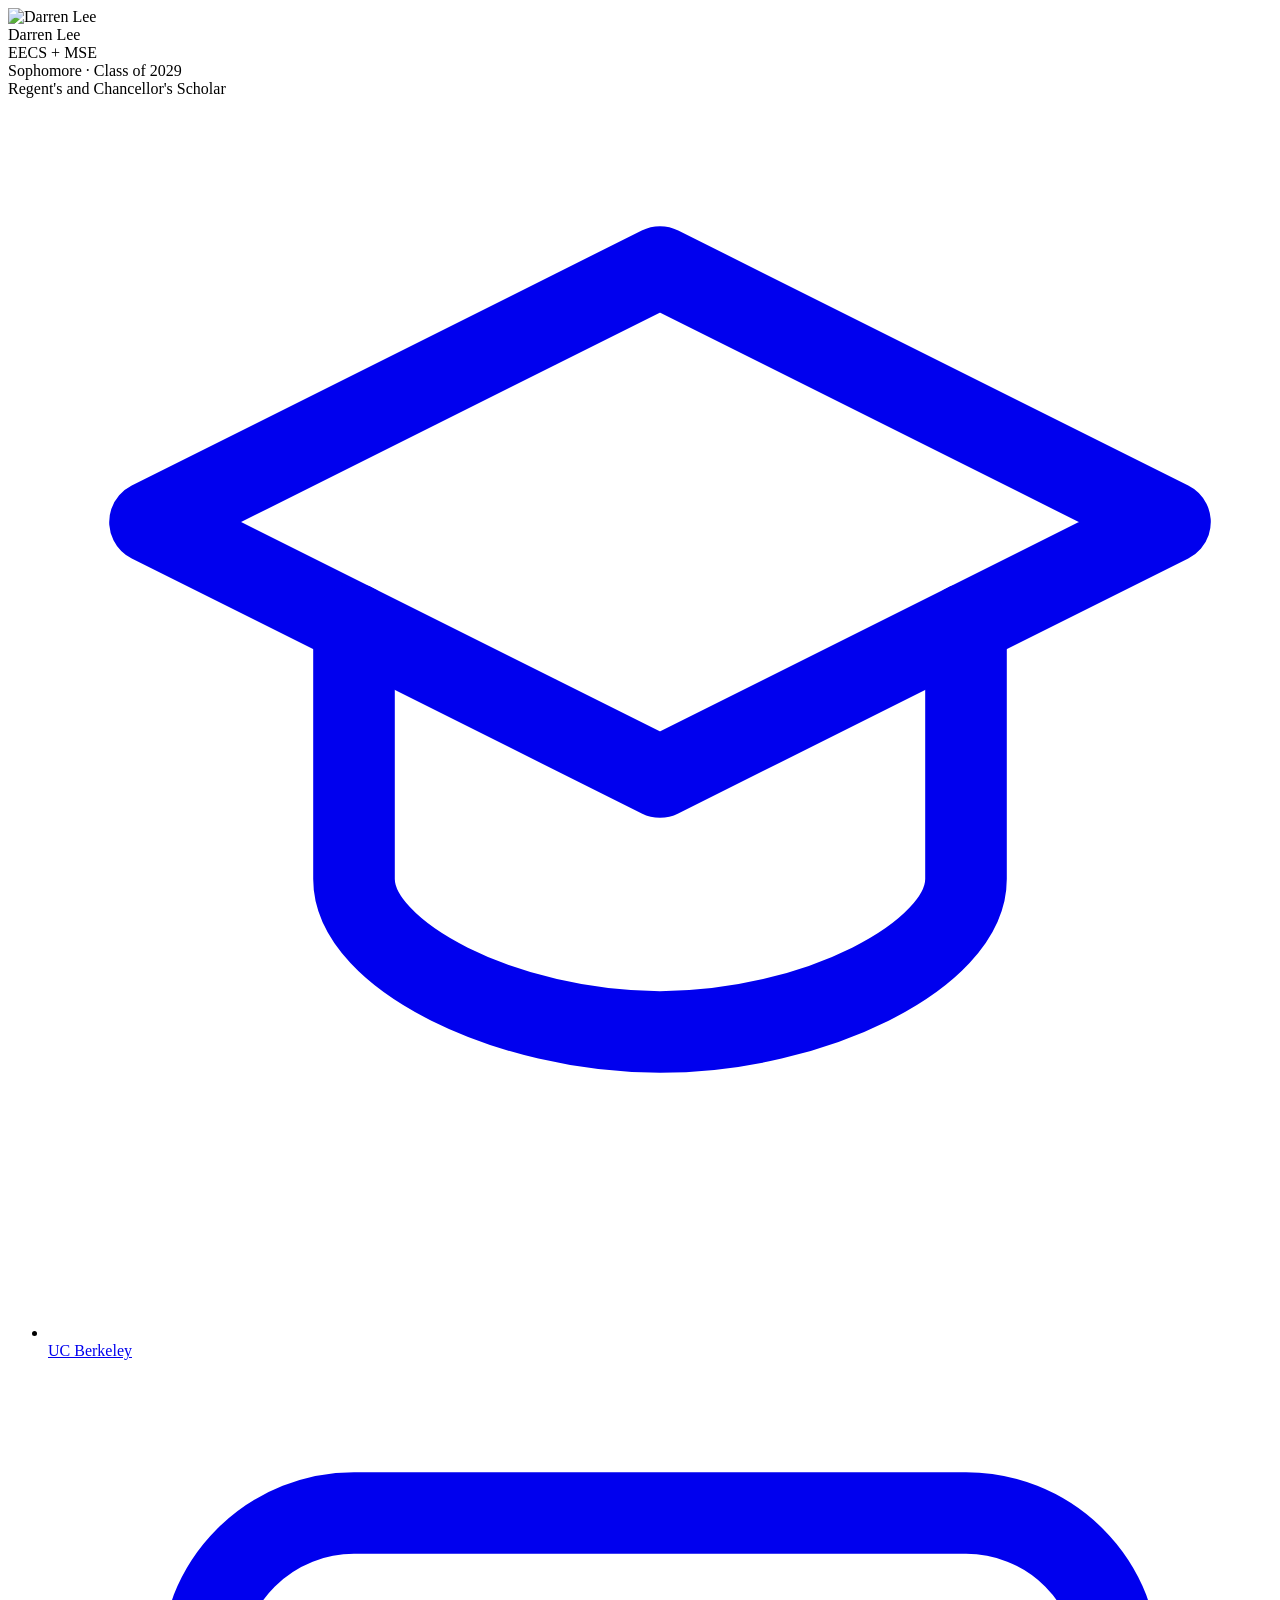
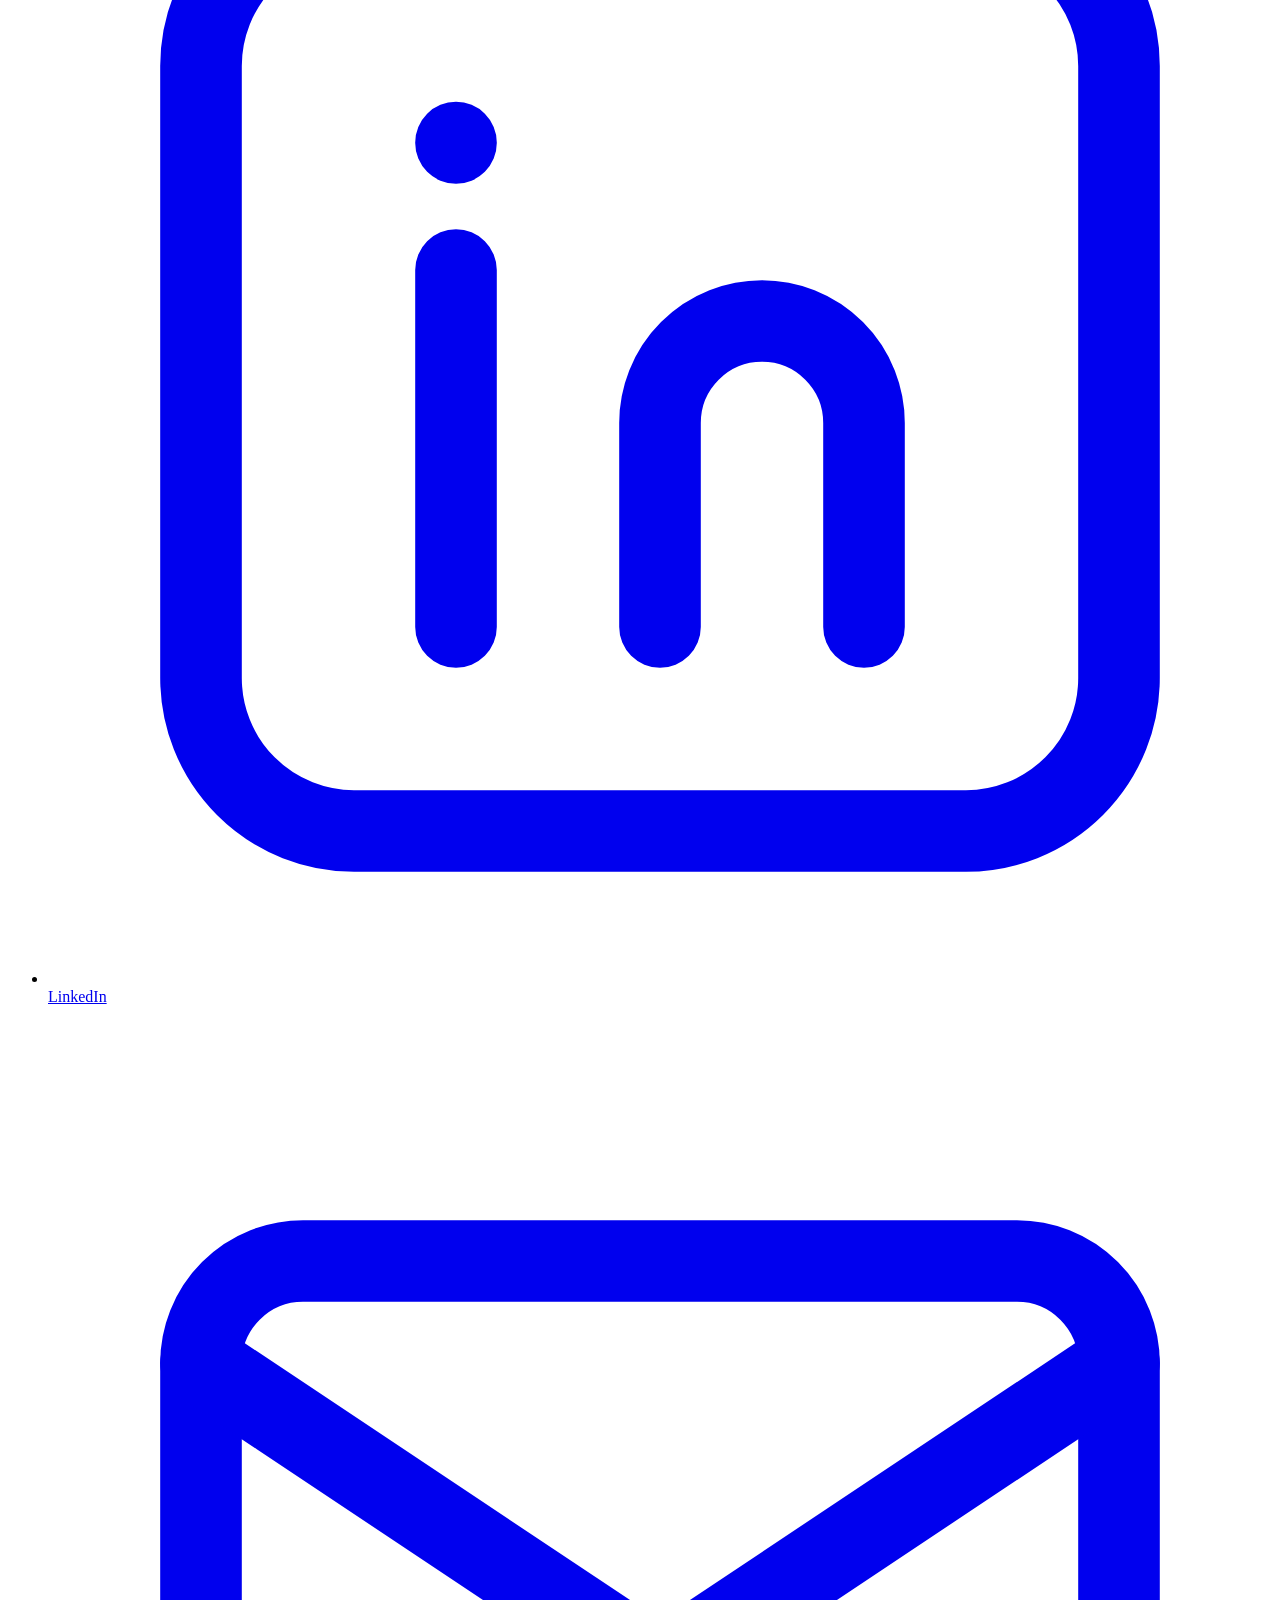
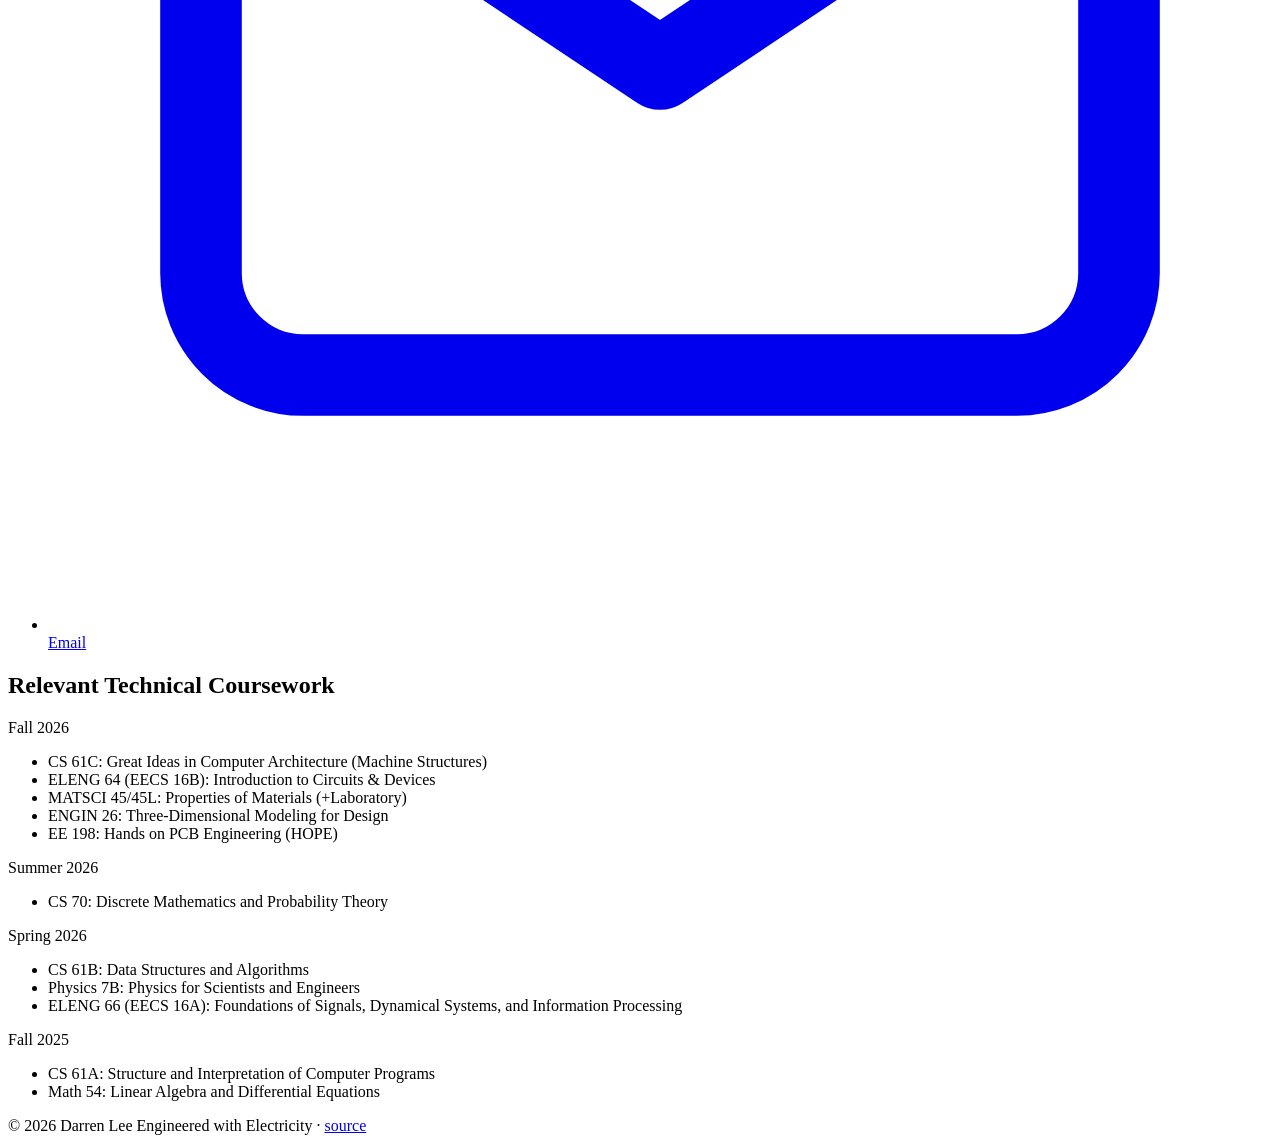
==== coursework.html @ 0a658d13 "Simplify project template, fix HOPE course code - Drop the extra "Section Label/Heading" boilerplate" ====
<!DOCTYPE html>
<html lang="en">
<head>
  <meta charset="UTF-8" />
  <meta name="viewport" content="width=device-width, initial-scale=1" />
  <title>Darren Lee - Coursework</title>
  <meta name="description" content="Your Name — relevant coursework." />

  <link rel="preconnect" href="https://fonts.googleapis.com" />
  <link rel="preconnect" href="https://fonts.gstatic.com" crossorigin />
  <link rel="stylesheet"
        href="https://fonts.googleapis.com/css2?family=Montserrat:wght@600;700;800&family=Inter:wght@400;500;600&display=swap" />

  <link rel="stylesheet" href="css/styles.css" />
</head>

<body data-page="coursework">

  <div id="site-nav-mount"></div>

  <main class="page">
    <div class="about-grid">

      <!-- ───── SIDEBAR (same as About) ───── -->
      <aside class="sidebar">
        <div class="photo">
          <img src="images/profile.jpg" alt="Darren Lee" />
        </div>

        <div>
          <div class="name">Darren Lee</div>
        </div>

        <div class="role">
          <div class="role-item">EECS + MSE</div>
          <div class="role-item">Sophomore · Class of 2029</div>
          <div class="role-item">Regent's and Chancellor's Scholar</div>
        </div>

        <ul class="socials">
          <li>
            <a href="https://www.berkeley.edu/" target="_blank" rel="noopener">
              <span class="icon" aria-hidden="true">
                <svg viewBox="0 0 24 24" fill="none" stroke="currentColor" stroke-width="1.6" stroke-linecap="round" stroke-linejoin="round"><path d="M12 3 2 8l10 5 10-5-10-5Z"/><path d="M6 10v5c0 1.5 3 3 6 3s6-1.5 6-3v-5"/></svg>
              </span>
              <span>UC Berkeley</span>
            </a>
          </li>
          <li>
            <a href="https://www.linkedin.com/in/darren-lee888" target="_blank" rel="noopener">
              <span class="icon" aria-hidden="true">
                <svg viewBox="0 0 24 24" fill="none" stroke="currentColor" stroke-width="1.6" stroke-linecap="round" stroke-linejoin="round"><rect x="3" y="3" width="18" height="18" rx="3"/><path d="M8 10v7M8 7.5v.01M12 17v-4a2 2 0 0 1 4 0v4M12 13v4"/></svg>
              </span>
              <span>LinkedIn</span>
            </a>
          </li>
          <li>
            <a href="mailto:darren_plee@berkeley.edu">
              <span class="icon" aria-hidden="true">
                <svg viewBox="0 0 24 24" fill="none" stroke="currentColor" stroke-width="1.6" stroke-linecap="round" stroke-linejoin="round"><rect x="3" y="5" width="18" height="14" rx="2"/><path d="m3 7 9 6 9-6"/></svg>
              </span>
              <span>Email</span>
            </a>
          </li>
        </ul>
      </aside>

      <!-- ───── CONTENT ───── -->
      <section class="about-content">
        <h1 class="coursework-title">Relevant Technical Coursework</h1>

        <!-- Duplicate the .coursework-semester block for each additional term. -->
        <div class="coursework-list">

          <div class="coursework-semester">
            <div class="term">Fall 2026</div>
            <ul>
              <li><span class="code">CS 61C:</span> Great Ideas in Computer Architecture (Machine Structures)</li>
              <li><span class="code">ELENG 64 (EECS 16B):</span> Introduction to Circuits &amp; Devices</li>
              <li><span class="code">MATSCI 45/45L:</span> Properties of Materials (+Laboratory)</li>
              <li><span class="code">ENGIN 26:</span> Three-Dimensional Modeling for Design</li>
              <li><span class="code">EE 198:</span> Hands on PCB Engineering (HOPE)</li>
            </ul>
          </div>

          <div class="coursework-semester">
            <div class="term">Summer 2026</div>
            <ul>
              <li><span class="code">CS 70:</span> Discrete Mathematics and Probability Theory</li>
            </ul>
          </div>

          <div class="coursework-semester">
            <div class="term">Spring 2026</div>
            <ul>
              <li><span class="code">CS 61B:</span> Data Structures and Algorithms</li>
              <li><span class="code">Physics 7B:</span> Physics for Scientists and Engineers</li>
              <li><span class="code">ELENG 66 (EECS 16A):</span> Foundations of Signals, Dynamical Systems, and Information Processing</li>
            </ul>
          </div>

          <div class="coursework-semester">
            <div class="term">Fall 2025</div>
            <ul>
              <li><span class="code">CS 61A:</span> Structure and Interpretation of Computer Programs</li>
              <li><span class="code">Math 54:</span> Linear Algebra and Differential Equations</li>
            </ul>
          </div>

        </div>
      </section>

    </div>
  </main>

  <footer class="site-foot">
    <span>© 2026 Darren Lee</span>
    <span>Engineered with Electricity · <a href="#" target="_blank" rel="noopener">source</a></span>
  </footer>

  <script src="js/nav.js"></script>
</body>
</html>
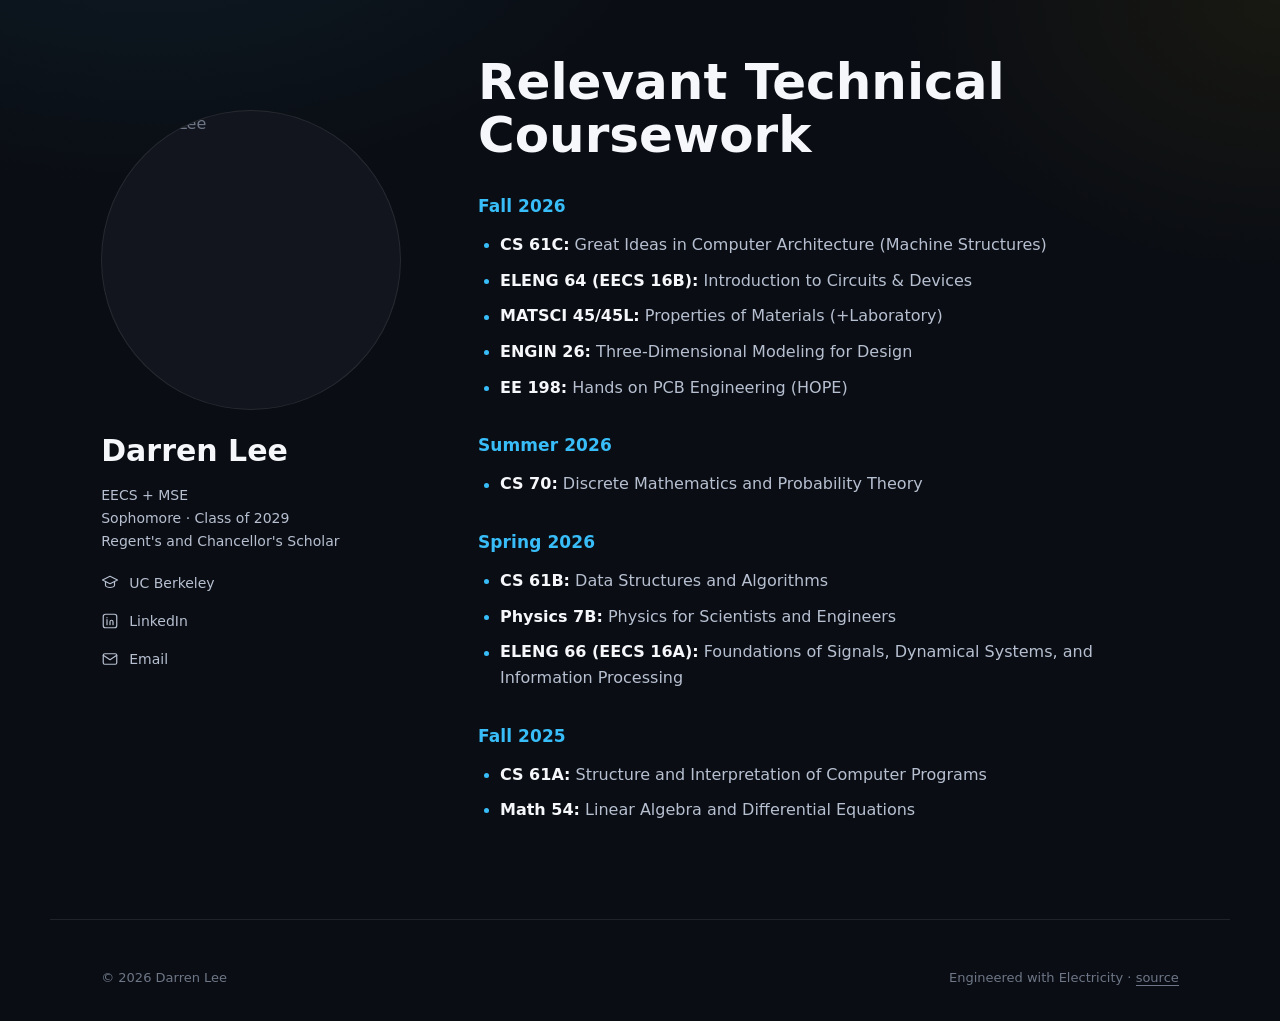
==== commit 7d342f02: "Cache-bust stylesheet link on all pages Co-Authored-By: Claude Opus 5.5 <noreply@anthropic.com>" ====
--- a/coursework.html
+++ b/coursework.html
@@ -11,7 +11,7 @@
   <link rel="stylesheet"
         href="https://fonts.googleapis.com/css2?family=Montserrat:wght@600;700;800&family=Inter:wght@400;500;600&display=swap" />
 
-  <link rel="stylesheet" href="css/styles.css" />
+  <link rel="stylesheet" href="css/styles.css?v=20261016" />
 </head>
 
 <body data-page="coursework">
--- a/css/styles.css
+++ b/css/styles.css
@@ -0,0 +1,834 @@
+/* ============================================================
+   PORTFOLIO — design tokens
+   ------------------------------------------------------------
+   Dark, electric/thunder theme. Edit these variables to reskin
+   the whole site.
+   ============================================================ */
+
+:root {
+  /* Backgrounds */
+  --bg:            #0A0D13;   /* page background — near-black navy */
+  --bg-raised:     #12151d;   /* cards / boxed sections */
+  --bg-raised-2:   #171b25;
+
+  /* Text */
+  --text:          #B7C0D1;   /* body / sidebar text */
+  --text-heading:  #F5F7FA;   /* names, "Hello" — near white */
+  --text-muted:    #6E7787;   /* small / supporting text */
+  --rule:          rgba(255,255,255,0.09); /* hairline rules + borders */
+
+  /* Section / nav accent colors — electric / thunder palette */
+  --c-about:       #FFD400;   /* About Me   — electric yellow (lightning) */
+  --c-coursework:  #38BDF8;   /* Coursework — electric blue */
+  --c-projects:    #A78BFA;   /* Projects   — electric violet */
+  --c-resume:      #22D3EE;   /* Resume     — electric cyan */
+
+  /* Glow accents (box-shadows) */
+  --glow-blue:     rgba(56, 189, 248, 0.35);
+  --glow-yellow:   rgba(255, 212, 0, 0.30);
+
+  /* Fonts */
+  --font-display:        'Montserrat', system-ui, sans-serif; /* headings */
+  --font-display-chunky: 'Montserrat', system-ui, sans-serif; /* nav + big titles */
+  --font-sans:           'Inter', system-ui, sans-serif;      /* body */
+
+  /* Spacing scale */
+  --s-1:  4px;
+  --s-2:  8px;
+  --s-3:  12px;
+  --s-4:  16px;
+  --s-5:  24px;
+  --s-6:  32px;
+  --s-7:  48px;
+  --s-8:  64px;
+  --s-9:  96px;
+
+  /* Layout */
+  --page-max:      1180px;
+  --gutter:        clamp(20px, 4vw, 56px);
+  --sidebar-w:     300px;
+}
+
+/* ============================================================
+   RESET-ISH
+   ============================================================ */
+*, *::before, *::after { box-sizing: border-box; }
+html { -webkit-text-size-adjust: 100%; }
+body {
+  margin: 0;
+  background: var(--bg);
+  /* faint radial glow for a techy backdrop */
+  background-image:
+    radial-gradient(ellipse 900px 500px at 12% -10%, rgba(56,189,248,0.08), transparent 60%),
+    radial-gradient(ellipse 700px 500px at 100% 0%, rgba(255,212,0,0.06), transparent 55%);
+  background-repeat: no-repeat;
+  color: var(--text);
+  font-family: var(--font-sans);
+  font-size: 16px;
+  line-height: 1.6;
+  -webkit-font-smoothing: antialiased;
+  -moz-osx-font-smoothing: grayscale;
+}
+a { color: inherit; text-decoration: none; }
+img { max-width: 100%; display: block; }
+ul { list-style: none; padding: 0; margin: 0; }
+h1, h2, h3, h4, p { margin: 0; }
+
+/* ============================================================
+   TOP NAV (shared across all pages — injected by /js/nav.js)
+   Nav scrolls away with the page (not sticky).
+   ============================================================ */
+.site-nav {
+  border-bottom: 1px solid var(--rule);
+  background: var(--bg);
+}
+.nav-inner {
+  max-width: var(--page-max);
+  margin: 0 auto;
+  padding: 22px var(--gutter);
+  display: flex;
+  align-items: center;
+  justify-content: space-between;
+  gap: var(--s-5);
+}
+.nav-brand {
+  display: inline-flex;
+  align-items: center;
+  color: var(--text-heading);
+  line-height: 0;
+}
+
+/* pokeball ↔ thunderbolt-pokeball hover swap — both SVGs share one
+   bounding box so the circle silhouette is identical between states */
+.brand-icon {
+  position: relative;
+  width: 46px;
+  height: 46px;
+  display: inline-block;
+}
+.brand-icon svg {
+  position: absolute;
+  inset: 0;
+  width: 100%;
+  height: 100%;
+  display: block;
+  transition: opacity .22s ease, transform .22s ease, filter .22s ease;
+}
+.brand-icon .icon-pokeball {
+  opacity: 1;
+  transform: scale(1);
+}
+.brand-icon .icon-thunderball {
+  opacity: 0;
+  transform: scale(0.88) translateY(2px);
+}
+.nav-brand:hover .icon-pokeball {
+  opacity: 0;
+  transform: scale(0.9);
+}
+.nav-brand:hover .icon-thunderball {
+  opacity: 1;
+  transform: scale(1) translateY(0);
+  filter: drop-shadow(0 0 8px var(--glow-yellow));
+}
+
+.nav-links {
+  display: flex;
+  align-items: center;
+  gap: clamp(14px, 2.6vw, 30px);
+}
+.nav-link {
+  font-family: var(--font-display-chunky);
+  font-weight: 600;
+  font-size: 15px;
+  letter-spacing: 0.02em;
+  text-transform: lowercase;
+  padding: 8px 16px;
+  border-radius: 999px;
+  white-space: nowrap;
+  transition: background-color .18s ease, color .18s ease, box-shadow .18s ease;
+  background: transparent;
+}
+.nav-link:hover,
+.nav-link.is-active {
+  background: var(--link-c);
+  color: #04050a;
+  box-shadow: 0 0 18px -4px var(--link-c);
+}
+.nav-about      { --link-c: var(--c-about);      color: var(--c-about); }
+.nav-coursework { --link-c: var(--c-coursework); color: var(--c-coursework); }
+.nav-projects   { --link-c: var(--c-projects);   color: var(--c-projects); }
+.nav-resume     { --link-c: var(--c-resume);     color: var(--c-resume); }
+
+/* pokemon peeking over each nav tab on hover — anchored above the pill
+   so it never overlaps (and never blocks) the link text itself */
+.nav-item {
+  position: relative;
+  display: inline-flex;
+}
+.nav-peek {
+  position: absolute;
+  bottom: 100%;
+  left: 50%;
+  width: 28px;
+  height: 28px;
+  object-fit: contain;
+  transform: translate(-50%, 16px) scale(0.7);
+  opacity: 0;
+  pointer-events: none;
+  transition: opacity .2s ease, transform .2s ease;
+  z-index: 3;
+}
+.nav-item:hover .nav-peek {
+  opacity: 1;
+  transform: translate(-50%, 8px) scale(1);
+}
+
+/* ============================================================
+   PAGE SHELL
+   ============================================================ */
+.page {
+  max-width: var(--page-max);
+  margin: 0 auto;
+  padding: clamp(24px, 4vw, 48px) var(--gutter) var(--s-9);
+}
+
+.page-title {
+  font-family: var(--font-display-chunky);
+  font-weight: 800;
+  font-size: clamp(40px, 6vw, 68px);
+  line-height: 1.05;
+  letter-spacing: -0.01em;
+  text-transform: lowercase;
+  margin-bottom: var(--s-7);
+}
+.page-title.is-about      { color: var(--c-about); }
+.page-title.is-coursework { color: var(--c-coursework); }
+.page-title.is-projects   { color: var(--c-projects); }
+.page-title.is-resume     { color: var(--c-resume); }
+
+/* ============================================================
+   ABOUT ME / HOME — sidebar + content layout
+   ============================================================ */
+.about-grid {
+  display: grid;
+  grid-template-columns: var(--sidebar-w) 1fr;
+  gap: clamp(40px, 6vw, 80px);
+  align-items: start;
+}
+
+/* ---- Sidebar ---- */
+.sidebar {
+  position: sticky;
+  top: 110px;
+  display: flex;
+  flex-direction: column;
+  gap: var(--s-4);
+}
+.sidebar .photo {
+  width: 100%;
+  aspect-ratio: 1 / 1;
+  border-radius: 50%;
+  overflow: hidden;
+  background: var(--bg-raised);
+  border: 1px solid var(--rule);
+  display: flex;
+  align-items: center;
+  justify-content: center;
+  color: var(--text-muted);
+}
+.sidebar .photo img {
+  width: 100%; height: 100%;
+  object-fit: cover;
+  object-position: center 22%;
+}
+.sidebar .photo .photo-placeholder {
+  width: 42%;
+  height: 42%;
+  opacity: 0.5;
+}
+.sidebar .name {
+  font-family: var(--font-display);
+  font-weight: 700;
+  font-size: 30px;
+  line-height: 1.15;
+  color: var(--text-heading);
+  margin-top: var(--s-2);
+}
+.sidebar .role {
+  font-family: var(--font-sans);
+  font-size: 14px;
+  color: var(--text);
+  line-height: 1.5;
+}
+.sidebar .role-item + .role-item {
+  margin-top: 2px;
+}
+
+/* social icon links */
+.sidebar .socials {
+  display: flex;
+  flex-direction: column;
+  gap: var(--s-2);
+  margin-top: 0;
+}
+.sidebar .socials a {
+  display: flex;
+  align-items: center;
+  gap: 10px;
+  font-family: var(--font-sans);
+  font-size: 14px;
+  color: var(--text);
+  padding: 4px 0;
+  transition: color .15s ease;
+}
+.sidebar .socials a:hover { color: var(--c-about); }
+.sidebar .socials .icon {
+  width: 18px; height: 18px;
+  display: inline-flex; align-items: center; justify-content: center;
+  color: var(--text);
+  flex-shrink: 0;
+}
+.sidebar .socials .icon svg { width: 18px; height: 18px; }
+.sidebar .socials li.email-row { position: relative; }
+.sidebar .socials a.email-link { cursor: pointer; }
+.copy-toast {
+  position: absolute;
+  left: 28px;
+  top: calc(100% + 6px);
+  font-family: var(--font-sans);
+  font-size: 12px;
+  font-weight: 500;
+  letter-spacing: 0.01em;
+  color: var(--bg);
+  background: var(--c-about);
+  border-radius: 999px;
+  padding: 5px 12px;
+  box-shadow: 0 6px 16px -6px var(--glow-yellow);
+  pointer-events: none;
+  opacity: 0;
+  transform: translateY(-4px);
+  transition: opacity .18s ease, transform .18s ease;
+  white-space: nowrap;
+}
+.copy-toast.is-visible { opacity: 1; transform: translateY(0); }
+
+/* ---- Right content ---- */
+.about-content {
+  max-width: 640px;
+  padding-top: clamp(16px, 2.5vw, 40px);
+}
+.about-content .hello {
+  font-family: var(--font-display);
+  font-weight: 700;
+  font-size: clamp(36px, 5vw, 50px);
+  line-height: 1;
+  color: var(--text-heading);
+  margin-bottom: var(--s-5);
+}
+.about-content p {
+  font-family: var(--font-sans);
+  font-size: 16.5px;
+  color: var(--text);
+  line-height: 1.75;
+}
+.about-content p + p { margin-top: var(--s-4); }
+.about-content strong {
+  font-weight: 600;
+  color: var(--text-heading);
+}
+.about-content a.inline-link {
+  color: var(--c-about);
+  border-bottom: 1px solid currentColor;
+  padding-bottom: 1px;
+}
+.about-content a.inline-link:hover { opacity: 0.75; }
+
+.pd-text a.inline-link,
+.proj-section a.inline-link {
+  color: var(--c-projects);
+  border-bottom: 1px solid currentColor;
+  padding-bottom: 1px;
+}
+.pd-text a.inline-link:hover,
+.proj-section a.inline-link:hover { opacity: 0.75; }
+
+.about-content .closer {
+  margin-top: var(--s-6);
+  color: var(--text-muted);
+}
+
+/* ============================================================
+   COURSEWORK PAGE
+   ============================================================ */
+body[data-page="coursework"] main.page,
+body[data-page="about"] main.page {
+  padding-top: var(--s-5);
+}
+.coursework-title {
+  font-family: var(--font-display);
+  font-size: clamp(36px, 5vw, 50px);
+  line-height: 1.05;
+  color: var(--text-heading);
+  margin-bottom: var(--s-6);
+  font-weight: 700;
+}
+.coursework-list {
+  display: flex;
+  flex-direction: column;
+  gap: var(--s-6);
+}
+.coursework-semester {
+  display: flex;
+  flex-direction: column;
+  gap: var(--s-3);
+}
+.coursework-semester .term {
+  font-family: var(--font-sans);
+  font-size: 17px;
+  font-weight: 700;
+  color: var(--c-coursework);
+  letter-spacing: 0.005em;
+}
+.coursework-semester ul {
+  display: flex;
+  flex-direction: column;
+  gap: 10px;
+  padding-left: 0;
+}
+.coursework-semester li {
+  font-family: var(--font-sans);
+  font-size: 16px;
+  line-height: 1.6;
+  color: var(--text);
+  padding-left: 22px;
+  position: relative;
+}
+.coursework-semester li::before {
+  content: "";
+  position: absolute;
+  left: 6px;
+  top: 0.7em;
+  width: 5px;
+  height: 5px;
+  border-radius: 50%;
+  background: var(--c-coursework);
+}
+.coursework-semester li .code {
+  font-weight: 600;
+  color: var(--text-heading);
+}
+
+/* ============================================================
+   PROJECTS PAGE
+   ============================================================ */
+body[data-page="projects"] main.page {
+  max-width: 1400px;
+  padding-top: clamp(40px, 5vw, 64px);
+}
+.projects-grid {
+  display: grid;
+  grid-template-columns: repeat(3, 1fr);
+  gap: clamp(14px, 1.6vw, 22px);
+}
+.project-tile {
+  position: relative;
+  aspect-ratio: 1 / 1;
+  overflow: hidden;
+  background: var(--bg-raised);
+  border: 1px solid var(--rule);
+  border-radius: 10px;
+  display: block;
+  color: #fff;
+  text-decoration: none;
+  isolation: isolate;
+}
+.project-tile .ph,
+.project-tile img.cover {
+  position: absolute;
+  inset: 0;
+  width: 100%; height: 100%;
+  object-fit: cover;
+  z-index: 0;
+  transition: filter .35s ease, transform .6s ease;
+}
+.project-tile .ph {
+  background: var(--bg-raised);
+  display: flex;
+  align-items: center;
+  justify-content: center;
+  font-family: var(--font-sans);
+  font-size: 12px;
+  color: var(--text-muted);
+  text-align: center;
+  padding: var(--s-3);
+}
+.project-tile .overlay {
+  position: absolute;
+  inset: 0;
+  background: rgba(6, 8, 12, 0.0);
+  display: flex;
+  flex-direction: column;
+  align-items: center;
+  justify-content: center;
+  text-align: center;
+  padding: var(--s-5);
+  opacity: 0;
+  transition: opacity .3s ease, background-color .3s ease;
+  z-index: 1;
+}
+.project-tile:hover .overlay,
+.project-tile:focus-visible .overlay {
+  opacity: 1;
+  background: rgba(6, 8, 12, 0.75);
+}
+.project-tile:hover .ph,
+.project-tile:hover img.cover {
+  filter: brightness(0.55);
+  transform: scale(1.03);
+}
+.project-tile .pt-name {
+  font-family: var(--font-display);
+  font-size: clamp(20px, 2.2vw, 26px);
+  line-height: 1.1;
+  color: #fff;
+  font-weight: 700;
+  margin-bottom: 10px;
+}
+.project-tile .pt-date {
+  font-family: var(--font-sans);
+  font-size: 12px;
+  letter-spacing: 0.22em;
+  text-transform: uppercase;
+  color: var(--c-projects);
+}
+
+@media (max-width: 820px) {
+  .projects-grid { grid-template-columns: repeat(2, 1fr); }
+}
+@media (max-width: 520px) {
+  .projects-grid { grid-template-columns: 1fr; }
+}
+
+/* ============================================================
+   PROJECT DETAIL PAGE (per-project subpages in /projects/)
+   ============================================================ */
+.pd-head {
+  margin-bottom: clamp(24px, 3vw, 40px);
+}
+.pd-eyebrow {
+  font-family: var(--font-display);
+  font-size: clamp(20px, 2vw, 26px);
+  line-height: 1.15;
+  color: var(--text-heading);
+  font-weight: 700;
+}
+.pd-eyebrow .sub {
+  color: var(--text-muted);
+  font-style: italic;
+  font-weight: 400;
+  font-size: 0.85em;
+}
+
+.pd-media {
+  display: grid;
+  grid-template-columns: 1.15fr 1fr;
+  gap: clamp(16px, 2vw, 28px);
+  margin-bottom: clamp(28px, 4vw, 44px);
+  align-items: start;
+}
+.pd-video {
+  position: relative;
+  aspect-ratio: 16 / 10;
+  background: #000;
+  overflow: hidden;
+  border-radius: 20px;
+  box-shadow:
+    0 0 0 1px rgba(56, 189, 248, 0.25),
+    0 0 28px var(--glow-blue),
+    0 14px 38px -6px rgba(56, 189, 248, 0.35);
+}
+.pd-video iframe {
+  position: absolute;
+  inset: 0;
+  width: 100%;
+  height: 100%;
+  border: 0;
+  display: block;
+}
+.pd-images {
+  display: flex;
+  flex-direction: column;
+  gap: clamp(28px, 3vw, 44px);
+}
+.pd-img {
+  width: 100%;
+  height: auto;
+  display: block;
+  background: var(--bg-raised);
+  border-radius: 16px;
+  box-shadow:
+    0 0 0 1px rgba(56, 189, 248, 0.22),
+    0 0 22px rgba(56, 189, 248, 0.28),
+    0 12px 30px -6px rgba(56, 189, 248, 0.35);
+}
+.pd-img-1 { align-self: center; width: 88%; }
+.pd-img-2 { align-self: center; width: 100%; }
+
+.pd-text {
+  border: 1px solid var(--rule);
+  background: var(--bg-raised);
+  padding: clamp(24px, 3vw, 36px) clamp(24px, 3vw, 40px);
+  border-radius: 8px;
+  display: flex;
+  flex-direction: column;
+  gap: var(--s-4);
+}
+.pd-text p {
+  font-family: var(--font-sans);
+  font-size: 16px;
+  line-height: 1.75;
+  color: var(--text);
+  margin: 0;
+}
+.pd-text p.pd-note {
+  font-size: 14px;
+  font-style: italic;
+  color: var(--text-muted);
+}
+.pd-text p.pd-lead {
+  font-family: var(--font-display);
+  font-size: clamp(18px, 1.7vw, 22px);
+  line-height: 1.4;
+  font-weight: 600;
+  color: var(--text-heading);
+}
+.pd-back {
+  display: inline-flex;
+  align-items: center;
+  gap: 6px;
+  font-family: var(--font-sans);
+  font-size: 14px;
+  color: var(--text);
+  margin-top: clamp(28px, 4vw, 44px);
+  transition: color .15s ease;
+}
+.pd-back:hover { color: var(--c-projects); }
+
+@media (max-width: 820px) {
+  .pd-media { grid-template-columns: 1fr; }
+  .pd-img-1, .pd-img-2 { width: 100%; }
+}
+
+/* ============================================================
+   PROJECT SUBPAGE — SHARED SECTION SYSTEM
+   ============================================================ */
+.proj-img {
+  width: 100%;
+  height: auto;
+  display: block;
+  background: transparent;
+  border-radius: 16px;
+  box-shadow:
+    0 0 0 1px rgba(56, 189, 248, 0.22),
+    0 0 22px rgba(56, 189, 248, 0.28),
+    0 12px 30px -6px rgba(56, 189, 248, 0.35);
+}
+
+.proj-section { margin-top: clamp(48px, 6vw, 80px); }
+.proj-section + .proj-section {
+  border-top: 1px solid var(--rule);
+  padding-top: clamp(40px, 5vw, 64px);
+}
+.proj-section.proj-hero { margin-top: clamp(16px, 2vw, 24px); }
+
+.proj-kicker {
+  font-family: var(--font-sans);
+  font-size: 12px;
+  letter-spacing: 0.22em;
+  text-transform: uppercase;
+  color: var(--text-muted);
+  margin-bottom: var(--s-3);
+}
+.proj-section h2 {
+  font-family: var(--font-display);
+  font-size: clamp(26px, 3.2vw, 36px);
+  color: var(--text-heading);
+  margin: 0 0 var(--s-2) 0;
+  line-height: 1.1;
+  font-weight: 700;
+}
+.proj-section p {
+  font-family: var(--font-sans);
+  font-size: 16px;
+  line-height: 1.75;
+  color: var(--text);
+  margin: 0;
+}
+.proj-section p + p { margin-top: var(--s-4); }
+.proj-section .gap { height: clamp(20px, 3vw, 32px); }
+
+.proj-hero-figure {
+  margin-bottom: clamp(24px, 3vw, 36px);
+}
+
+.proj-blurb {
+  border: 1px solid var(--rule);
+  background: var(--bg-raised);
+  border-radius: 8px;
+  padding: clamp(24px, 3vw, 36px) clamp(24px, 3vw, 40px);
+}
+
+.proj-grid-2 {
+  display: grid;
+  grid-template-columns: 1fr 1fr;
+  gap: clamp(20px, 2.4vw, 32px);
+  align-items: center;
+  margin-bottom: clamp(24px, 3vw, 36px);
+}
+.proj-grid-2 .proj-img { max-height: 420px; width: auto; margin: 0 auto; }
+
+.proj-split {
+  display: grid;
+  grid-template-columns: 1.1fr 1fr;
+  gap: clamp(28px, 4vw, 56px);
+  align-items: center;
+  margin-top: clamp(20px, 3vw, 32px);
+}
+.proj-split.reverse { grid-template-columns: 1fr 1.1fr; }
+.proj-split.reverse .proj-media { order: 2; }
+.proj-media { display: flex; justify-content: center; }
+.proj-media .proj-img { max-height: 380px; width: auto; }
+
+@media (max-width: 820px) {
+  .proj-split,
+  .proj-split.reverse { grid-template-columns: 1fr; }
+  .proj-split.reverse .proj-media { order: 0; }
+  .proj-grid-2 { grid-template-columns: 1fr; }
+}
+
+/* ============================================================
+   RESUME PAGE
+   ============================================================ */
+body[data-page="resume"] main.page {
+  max-width: 900px;
+  padding-top: clamp(28px, 4vw, 48px);
+  padding-bottom: clamp(40px, 5vw, 64px);
+}
+.resume-head {
+  display: flex;
+  align-items: baseline;
+  justify-content: space-between;
+  gap: var(--s-4);
+  margin-bottom: clamp(14px, 1.8vw, 22px);
+  flex-wrap: wrap;
+}
+.resume-head .title {
+  font-family: var(--font-display);
+  font-size: clamp(22px, 2.2vw, 28px);
+  line-height: 1.1;
+  color: var(--text-heading);
+  font-weight: 700;
+}
+.resume-head .meta {
+  font-family: var(--font-sans);
+  font-size: 11px;
+  letter-spacing: 0.14em;
+  text-transform: uppercase;
+  color: var(--text-muted);
+  display: inline-flex;
+  align-items: center;
+  gap: 14px;
+}
+.resume-head .meta a {
+  color: var(--c-resume);
+  border-bottom: 1px solid currentColor;
+  padding-bottom: 1px;
+  transition: opacity .15s ease;
+}
+.resume-head .meta a:hover { opacity: 0.75; }
+.resume-head .meta .dot {
+  width: 3px; height: 3px;
+  border-radius: 50%;
+  background: currentColor;
+  display: inline-block;
+  opacity: 0.6;
+}
+.resume-frame {
+  width: 100%;
+  height: calc(100vh - 160px);
+  min-height: 900px;
+  border: 1px solid var(--rule);
+  border-radius: 10px;
+  background: var(--bg-raised);
+  overflow: hidden;
+  box-shadow:
+    0 0 0 1px rgba(34, 211, 238, 0.12),
+    0 18px 40px -22px rgba(34, 211, 238, 0.25);
+}
+.resume-frame iframe {
+  display: block;
+  width: 100%;
+  height: 100%;
+  border: 0;
+  background: var(--bg-raised);
+}
+.resume-empty {
+  display: flex;
+  align-items: center;
+  justify-content: center;
+  height: 100%;
+  color: var(--text-muted);
+  font-family: var(--font-sans);
+  font-size: 14px;
+  text-align: center;
+  padding: var(--s-6);
+}
+@media (max-width: 640px) {
+  .resume-frame { min-height: 480px; }
+}
+
+/* ============================================================
+   FOOTER
+   ============================================================ */
+.site-foot {
+  width: 100%;
+  max-width: var(--page-max);
+  margin: 0 auto;
+  padding: var(--s-7) var(--gutter) var(--s-6);
+  border-top: 1px solid var(--rule);
+  font-family: var(--font-sans);
+  font-size: 13px;
+  color: var(--text-muted);
+  display: flex;
+  justify-content: space-between;
+  gap: var(--s-4);
+  flex-wrap: wrap;
+}
+.site-foot a { color: var(--text-muted); border-bottom: 1px solid currentColor; }
+.site-foot a:hover { color: var(--c-about); }
+
+/* ============================================================
+   RESPONSIVE
+   ============================================================ */
+@media (max-width: 820px) {
+  .about-grid {
+    grid-template-columns: 1fr;
+    gap: var(--s-7);
+  }
+  .sidebar {
+    position: static;
+    max-width: 320px;
+  }
+  .nav-inner {
+    flex-direction: column;
+    align-items: flex-start;
+    gap: var(--s-3);
+    padding: 18px var(--gutter);
+  }
+  .nav-links {
+    width: 100%;
+    overflow-x: auto;
+    padding-bottom: 2px;
+  }
+}
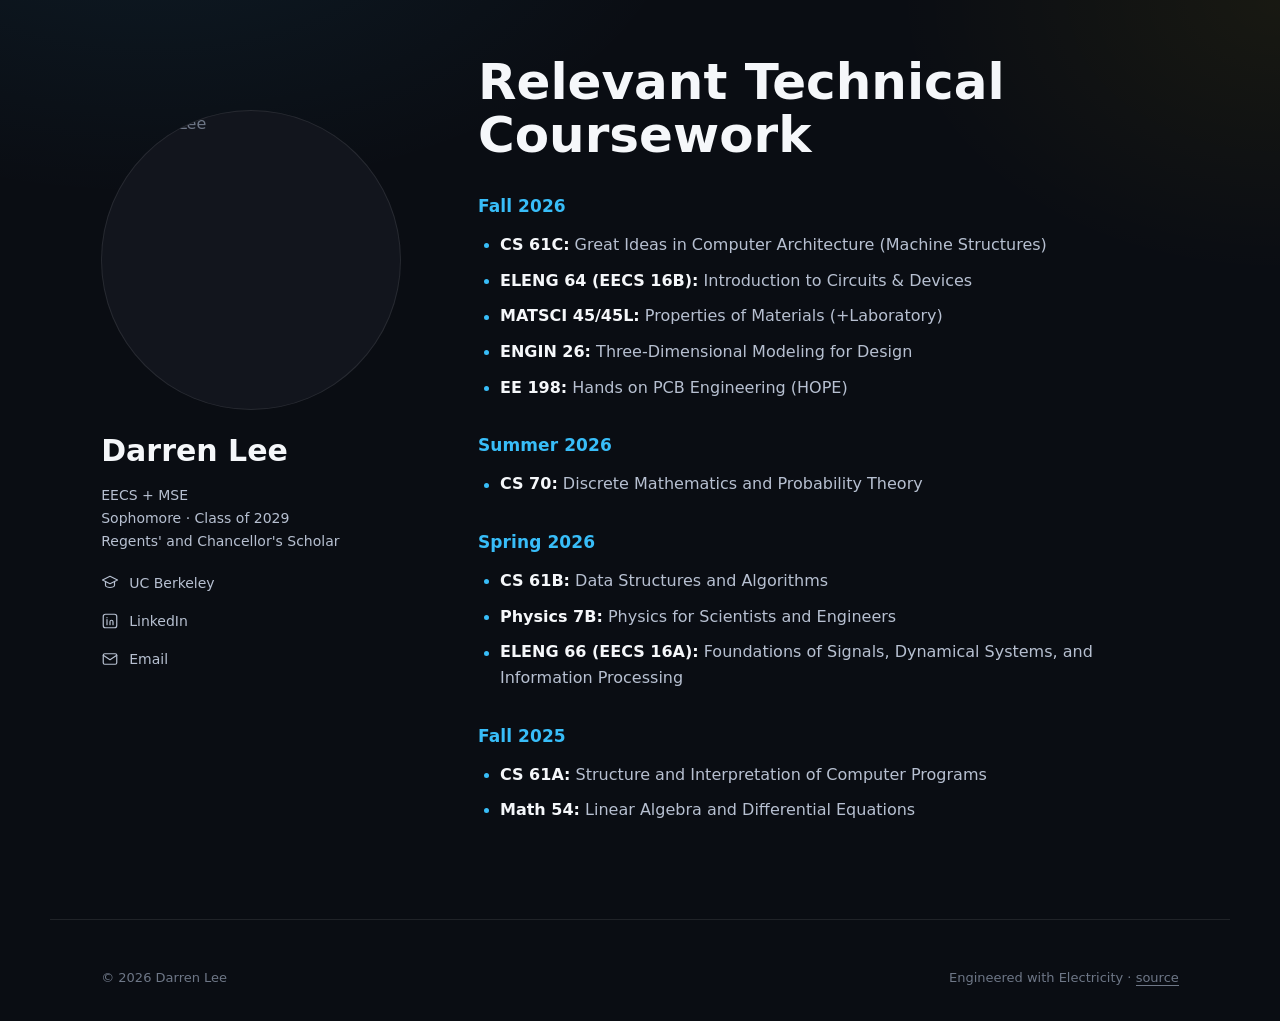
==== commit da6c7528: "Sync project pages with current resume, add Two-Way Pager - RF Generator: reframe transformer result" ====
--- a/coursework.html
+++ b/coursework.html
@@ -11,7 +11,7 @@
   <link rel="stylesheet"
         href="https://fonts.googleapis.com/css2?family=Montserrat:wght@600;700;800&family=Inter:wght@400;500;600&display=swap" />
 
-  <link rel="stylesheet" href="css/styles.css?v=20261016" />
+  <link rel="stylesheet" href="css/styles.css?v=20261022" />
 </head>
 
 <body data-page="coursework">
@@ -34,7 +34,7 @@
         <div class="role">
           <div class="role-item">EECS + MSE</div>
           <div class="role-item">Sophomore · Class of 2029</div>
-          <div class="role-item">Regent's and Chancellor's Scholar</div>
+          <div class="role-item">Regents' and Chancellor's Scholar</div>
         </div>
 
         <ul class="socials">
--- a/css/styles.css
+++ b/css/styles.css
@@ -495,6 +495,13 @@
   font-weight: 700;
   margin-bottom: 10px;
 }
+.project-tile .pt-teaser {
+  font-family: var(--font-sans);
+  font-size: 13px;
+  line-height: 1.45;
+  color: rgba(255, 255, 255, 0.85);
+  margin-bottom: 12px;
+}
 .project-tile .pt-date {
   font-family: var(--font-sans);
   font-size: 12px;
@@ -596,12 +603,55 @@
   font-style: italic;
   color: var(--text-muted);
 }
-.pd-text p.pd-lead {
+.pd-text p.pd-lead,
+.pd-head p.pd-lead {
+  margin: var(--s-3) 0 0 0;
   font-family: var(--font-display);
   font-size: clamp(18px, 1.7vw, 22px);
   line-height: 1.4;
+  font-style: italic;
   font-weight: 600;
   color: var(--text-heading);
+}
+.pd-text p.pd-subhead {
+  font-size: 21px;
+  font-style: normal;
+  font-weight: 600;
+  color: var(--text-heading);
+  text-decoration: underline;
+  text-underline-offset: 4px;
+}
+.pd-head p.pd-role {
+  margin: var(--s-2) 0 0 0;
+  font-family: var(--font-sans);
+  font-size: 14px;
+  color: var(--text-muted);
+}
+.pd-text ul {
+  list-style: disc;
+  padding-left: 1.4em;
+  display: flex;
+  flex-direction: column;
+  gap: var(--s-2);
+}
+.pd-text li {
+  font-family: var(--font-sans);
+  font-size: 16px;
+  line-height: 1.6;
+  color: var(--text);
+}
+.pd-text figure {
+  margin: 0;
+  display: flex;
+  flex-direction: column;
+  gap: var(--s-2);
+}
+.pd-text figcaption {
+  font-family: var(--font-sans);
+  font-size: 14px;
+  font-style: italic;
+  color: var(--text-muted);
+  text-align: center;
 }
 .pd-back {
   display: inline-flex;
